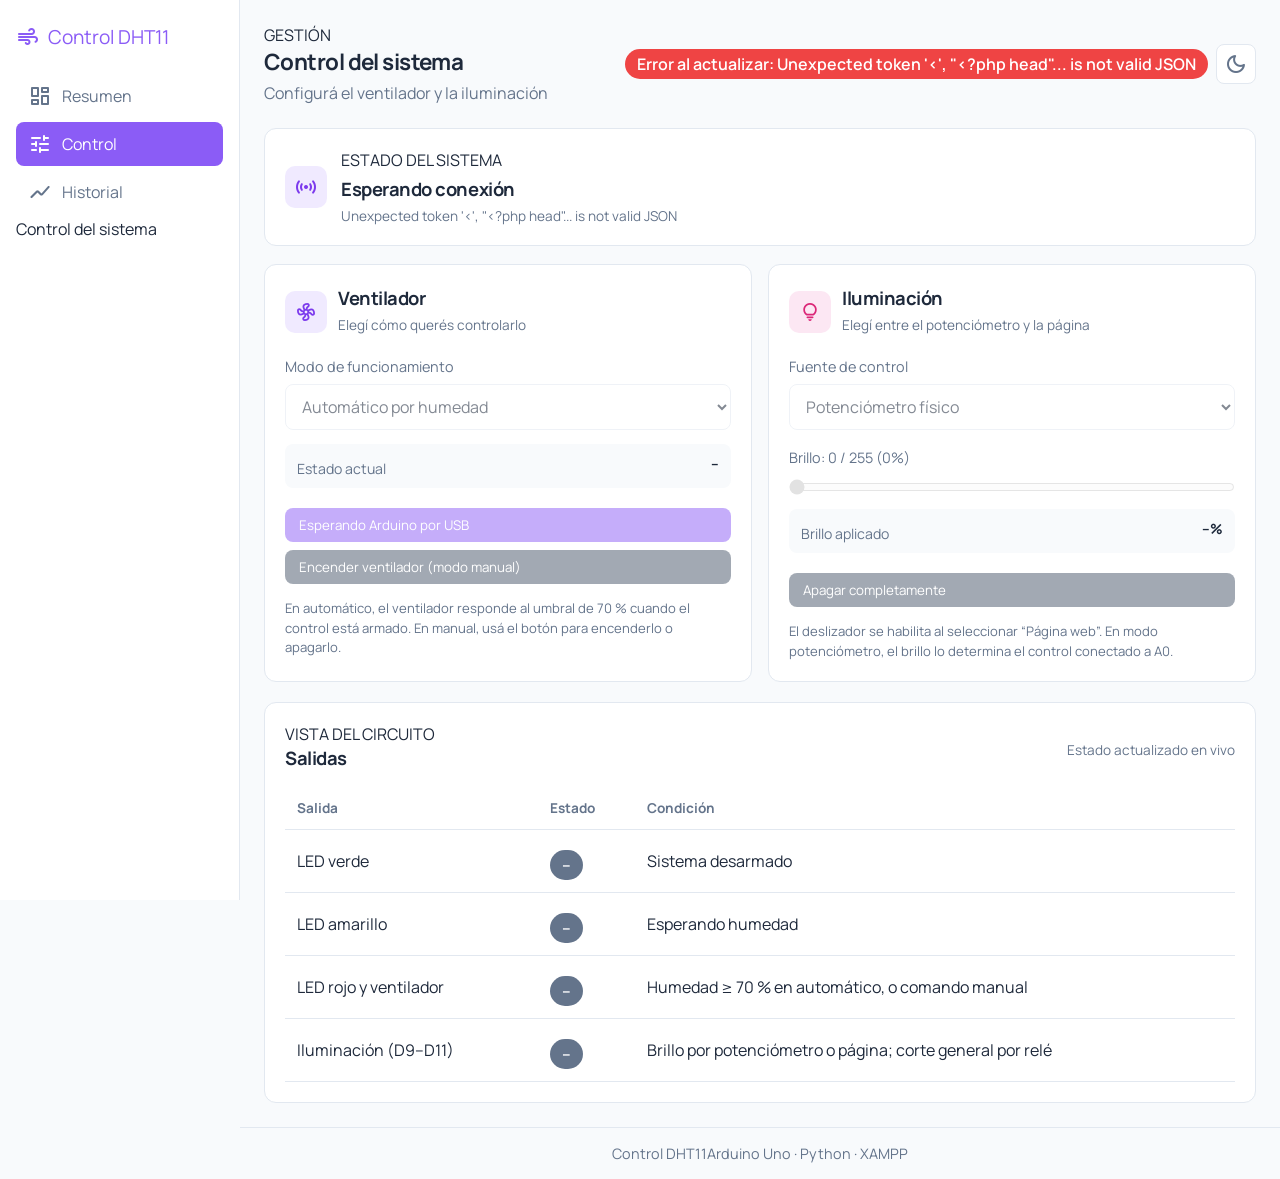
==== control/index.html @ 5a8f9494 "cambios ya aplicados" ====
<!DOCTYPE html>
<html lang="es">
<head>
  <meta charset="UTF-8">
  <meta name="viewport" content="width=device-width, initial-scale=1.0">
  <meta name="theme-color" content="#f5f6fb">
  <title>Control | Control DHT11</title>
  <link href="https://fonts.googleapis.com/css2?family=Manrope:wght@400;500;600;700&family=Material+Symbols+Rounded" rel="stylesheet">
  <link rel="stylesheet" href="../style.css">
  <script src="../script.js" defer></script>
</head>
<body data-api-base="../api/bridge.php" data-page="control">
  <input type="checkbox" id="menu-toggle" class="menu-toggle">
  <aside class="barra-lateral">
    <a class="logo" href="../index.html"><span class="material-symbols-rounded">air</span><span>Control DHT11</span></a>
    <nav aria-label="Navegación principal">
      <a href="../index.html" class="enlace"><span class="material-symbols-rounded">dashboard</span> Resumen</a>
      <a href="index.html" class="enlace activo" aria-current="page"><span class="material-symbols-rounded">tune</span> Control</a>
      <a href="../historial/index.html" class="enlace"><span class="material-symbols-rounded">show_chart</span> Historial</a>
    </nav>
    <div class="lateral-nota"><span class="punto-estado"></span><span>Control del sistema</span></div>
  </aside>

  <main class="principal">
    <header class="encabezado">
      <label for="menu-toggle" class="boton-menu" aria-label="Abrir o cerrar menú"><span class="material-symbols-rounded">menu</span></label>
      <div class="titulo-pagina"><p class="sobretitulo">GESTIÓN</p><h1>Control del sistema</h1><p class="texto-suave">Configurá el ventilador y la iluminación</p></div>
      <div class="conexion"><span id="estadoConexion" class="etiqueta amarillo"><span class="punto-estado"></span>Esperando conexión</span><button id="btnTema" class="boton-icono" aria-label="Cambiar tema" title="Cambiar tema"><span class="material-symbols-rounded">dark_mode</span></button></div>
    </header>

    <section class="caja estado-sistema">
      <div class="estado-sistema-icono"><span class="material-symbols-rounded">sensors</span></div>
      <div class="estado-sistema-texto"><p class="sobretitulo">ESTADO DEL SISTEMA</p><h2 id="estadoAlarma">Esperando conexión</h2><p id="detalleEstado" class="texto-suave">Conectá el Uno por USB, iniciá XAMPP y ejecutá el puente Python.</p></div>
    </section>

    <div class="rejilla-control">
      <section class="caja panel-control">
        <div class="titulo-panel"><span class="icono-panel violeta material-symbols-rounded">mode_fan</span><div><h2>Ventilador</h2><p class="texto-suave">Elegí cómo querés controlarlo</p></div></div>
        <label class="etiqueta-control" for="controlFanMode">Modo de funcionamiento</label>
        <select id="controlFanMode" class="selector-control" disabled><option value="auto">Automático por humedad</option><option value="manual">Manual desde la página</option></select>
        <div class="estado-componente"><span class="texto-suave">Estado actual</span><strong id="valorFan">--</strong></div>
        <div class="botones"><button id="btnModo" class="boton" disabled>Esperando Arduino por USB</button><button id="btnFan" class="boton boton-secundario" disabled>Encender ventilador (modo manual)</button></div>
        <p class="nota">En automático, el ventilador responde al umbral de 70 % cuando el control está armado. En manual, usá el botón para encenderlo o apagarlo.</p>
      </section>

      <section class="caja panel-control">
        <div class="titulo-panel"><span class="icono-panel rosa material-symbols-rounded">lightbulb</span><div><h2>Iluminación</h2><p class="texto-suave">Elegí entre el potenciómetro y la página</p></div></div>
        <label class="etiqueta-control" for="controlLightMode">Fuente de control</label>
        <select id="controlLightMode" class="selector-control" disabled><option value="pot">Potenciómetro físico</option><option value="web">Página web</option></select>
        <label class="etiqueta-control" for="sliderBrillo">Brillo: <span id="valorBrilloPagina">0 / 255 (0%)</span></label>
        <input id="sliderBrillo" class="slider-control" type="range" min="0" max="255" step="1" value="0" disabled>
        <div class="estado-componente"><span class="texto-suave">Brillo aplicado</span><strong><span id="valorLuz">--</span>%</strong></div>
        <div class="botones"><button id="btnCorteLuz" class="boton boton-secundario" type="button" disabled>Apagar completamente</button></div>
        <p class="nota">El deslizador se habilita al seleccionar “Página web”. En modo potenciómetro, el brillo lo determina el control conectado a A0.</p>
      </section>
    </div>

    <section class="caja tabla-salidas">
      <div class="encabezado-seccion"><div><p class="sobretitulo">VISTA DEL CIRCUITO</p><h2>Salidas</h2></div><span class="texto-suave">Estado actualizado en vivo</span></div>
      <div class="tabla-desbordable"><table><thead><tr><th>Salida</th><th>Estado</th><th>Condición</th></tr></thead><tbody>
        <tr><td>LED verde</td><td><span id="tablaVerde" class="etiqueta gris">--</span></td><td>Sistema desarmado</td></tr>
        <tr><td>LED amarillo</td><td><span id="tablaAmarillo" class="etiqueta gris">--</span></td><td>Esperando humedad</td></tr>
        <tr><td>LED rojo y ventilador</td><td><span id="tablaFan" class="etiqueta gris">--</span></td><td>Humedad ≥ 70 % en automático, o comando manual</td></tr>
        <tr><td>Iluminación (D9–D11)</td><td><span id="tablaLuz" class="etiqueta gris">--</span></td><td>Brillo por potenciómetro o página; corte general por relé</td></tr>
      </tbody></table></div>
    </section>
  </main>
  <footer class="pie-pagina"><span>Control DHT11</span><span>Arduino Uno · Python · XAMPP</span></footer>
</body>
</html>
---- style.css ----
/* Base */
body {
  font-family: "Inter", sans-serif;
  background: #f8fafc;
  color: #1e293b;
  display: grid;
  grid-template-columns: 240px minmax(0, 1fr);
  grid-template-rows: 1fr auto;
  min-height: 100vh;
}

* {
  box-sizing: border-box;
  margin: 0;
  padding: 0;
}

.menu-toggle,
.boton-menu {
  display: none;
}

/* Barra lateral */
.barra-lateral {
  grid-column: 1;
  grid-row: 1 / 3;
  position: sticky;
  top: 0;
  width: 240px;
  height: 100vh;
  min-height: 100vh;
  padding: 24px 16px;
  background: #ffffff;
  border-right: 1px solid #e2e8f0;
}

.logo {
  margin-bottom: 24px;
  color: #8b5cf6;
  font-size: 1.2rem;
}

.enlace {
  display: flex;
  align-items: center;
  gap: 10px;
  margin-bottom: 4px;
  padding: 10px 12px;
  border-radius: 8px;
  color: #64748b;
  text-decoration: none;
}

.enlace:hover,
.enlace.activo {
  background: #8b5cf6;
  color: #ffffff;
}

/* Contenido principal */
.principal {
  grid-column: 2;
  grid-row: 1;
  min-width: 0;
  padding: 24px;
}

.encabezado {
  display: flex;
  align-items: center;
  justify-content: space-between;
  margin-bottom: 24px;
}

.encabezado h1 {
  font-size: 1.4rem;
}

/* Tarjetas */
.tarjetas {
  display: grid;
  grid-template-columns: repeat(auto-fit, minmax(200px, 1fr));
  gap: 16px;
  margin-bottom: 24px;
}

.tarjeta,
.caja {
  padding: 20px;
  background: #ffffff;
  border: 1px solid #e2e8f0;
  border-radius: 12px;
}

.tarjeta-titulo {
  color: #64748b;
  font-size: 0.9rem;
}

.tarjeta-valor {
  margin-top: 8px;
  font-size: 1.8rem;
  font-weight: 700;
}

/* Gráfico y alarmas */
.fila {
  display: grid;
  grid-template-columns: 2fr 1fr;
  gap: 16px;
  margin-bottom: 24px;
}

.caja h3 {
  margin-bottom: 16px;
}

.contenedor-grafico {
  height: 250px;
}

/* Botones */
.boton {
  display: inline-flex;
  align-items: center;
  gap: 6px;
  padding: 8px 14px;
  background: #8b5cf6;
  border: none;
  border-radius: 8px;
  color: #ffffff;
  font-family: inherit;
  cursor: pointer;
}

.boton:hover {
  opacity: 0.85;
}

.boton.peligro {
  background: #ef4444;
}

.botones {
  display: flex;
  flex-direction: column;
  gap: 8px;
  margin-top: 20px;
}

/* Etiquetas de estado */
.etiqueta {
  display: inline-block;
  margin-top: 8px;
  padding: 4px 12px;
  border-radius: 999px;
  color: #ffffff;
  font-weight: 600;
}

.etiqueta.verde {
  background: #10b981;
}

.etiqueta.amarillo {
  background: #f59e0b;
}

.etiqueta.rojo {
  background: #ef4444;
}

.etiqueta.gris {
  background: #64748b;
}

/* Tabla */
table {
  width: 100%;
  border-collapse: collapse;
}

th,
td {
  padding: 12px;
  border-bottom: 1px solid #e2e8f0;
  text-align: left;
}

th {
  color: #64748b;
  font-size: 0.85rem;
}

/* Pie de página */
.pie-pagina {
  grid-column: 2;
  grid-row: 2;
  padding: 16px 24px;
  border-top: 1px solid #e2e8f0;
  color: #64748b;
  font-size: 0.9rem;
  text-align: center;
}

/* Tema oscuro: se activa cuando body tiene la clase "oscuro" */
body.oscuro {
  background: #111214;
  color: #ffffff;
}

body.oscuro .barra-lateral,
body.oscuro .tarjeta,
body.oscuro .caja {
  background: #1f1f1f;
  border-color: #2d2d2d;
}

body.oscuro .barra-lateral {
  border-right-color: #2d2d2d;
}

body.oscuro .pie-pagina {
  border-top-color: #2d2d2d;
  color: #a3a3a3;
}

body.oscuro .enlace,
body.oscuro .tarjeta-titulo,
body.oscuro th {
  color: #a3a3a3;
}

body.oscuro td,
body.oscuro th {
  border-bottom-color: #2d2d2d;
}

body.oscuro .etiqueta.gris {
  background: #a3a3a3;
  color: #1e293b;
}

/* Diseño para celular */
@media (max-width: 800px) {
  body {
    grid-template-columns: minmax(0, 1fr);
    grid-template-rows: auto 1fr auto;
    overflow-x: hidden;
  }

  .barra-lateral {
    grid-column: 1;
    grid-row: 1;
    position: static;
    display: none;
    width: 100%;
    height: auto;
    min-height: 0;
    border-right: 0;
    border-bottom: 1px solid #e2e8f0;
  }

  .menu-toggle:checked ~ .barra-lateral {
    display: block;
  }

  .encabezado {
    gap: 12px;
    align-items: flex-start;
  }

  .encabezado h1 {
    flex: 1;
    min-width: 0;
    font-size: 1.15rem;
    line-height: 1.3;
  }

  .encabezado > .boton {
    flex: 0 0 auto;
    padding: 8px 10px;
    font-size: 0.8rem;
  }

  .menu-toggle {
    display: block;
    position: absolute;
    width: 1px;
    height: 1px;
    overflow: hidden;
    clip-path: inset(50%);
    white-space: nowrap;
  }

  .boton-menu {
    display: inline-flex;
    align-items: center;
    justify-content: center;
    width: 40px;
    height: 40px;
    flex: 0 0 40px;
    border-radius: 8px;
    background: #8b5cf6;
    color: #ffffff;
    cursor: pointer;
  }

  .menu-toggle:focus-visible + .barra-lateral {
    outline: 2px solid #8b5cf6;
  }

  .fila {
    grid-template-columns: 1fr;
  }

  .principal {
    grid-column: 1;
    grid-row: 2;
    width: 100%;
    padding: 16px;
  }

  .tarjetas {
    grid-template-columns: minmax(0, 1fr);
    gap: 12px;
  }

  .tarjeta,
  .caja {
    min-width: 0;
    padding: 16px;
  }

  .fila,
  .fila > *,
  .contenedor-grafico {
    min-width: 0;
    width: 100%;
  }

  .contenedor-grafico {
    height: 220px;
  }

  .botones .boton {
    justify-content: center;
    width: 100%;
  }

  #dispositivos {
    overflow-x: auto;
  }

  table {
    table-layout: fixed;
  }

  th,
  td {
    padding: 8px 5px;
    overflow-wrap: anywhere;
    font-size: 0.75rem;
  }

  td .boton {
    justify-content: center;
    width: 100%;
    padding: 7px 5px;
    font-size: 0.7rem;
  }

  .pie-pagina {
    padding: 14px 16px;
    font-size: 0.8rem;
  }

  .pie-pagina {
    grid-column: 1;
    grid-row: 3;
  }
}
/* Controles del dashboard DHT11 */
:root {
  --primario: #8b5cf6;
  --texto-suave: #64748b;
  --fondo-control: #ffffff;
  --borde-control: #e2e8f0;
}
body.oscuro {
  --texto-suave: #a3a3a3;
  --fondo-control: #1f1f1f;
  --borde-control: #2d2d2d;
}
.texto-suave { color: var(--texto-suave); margin-top: 5px; }
.conexion { display: flex; align-items: center; flex-wrap: wrap; gap: 8px; justify-content: flex-end; }
.conexion label { color: var(--texto-suave); font-size: 0.85rem; }
.conexion input { width: 170px; padding: 9px 10px; border: 1px solid var(--borde-control); border-radius: 8px; background: var(--fondo-control); color: inherit; font: inherit; }
.etiqueta-control { display: block; margin-top: 18px; color: var(--texto-suave); font-size: 0.9rem; }
.selector-control { width: 100%; margin-top: 8px; padding: 10px 12px; border: 1px solid var(--borde-control); border-radius: 8px; background: var(--fondo-control); color: inherit; font: inherit; }
.selector-control:disabled { opacity: 0.55; }
.slider-control { display: block; width: 100%; margin-top: 12px; accent-color: var(--primario); }
.slider-control:disabled { opacity: 0.45; }
.control-iluminacion { margin-top: 24px; }
.boton-secundario { background: #475569; }
.boton:disabled { opacity: 0.5; cursor: not-allowed; }
.detalle { margin-top: 14px; line-height: 1.5; color: var(--texto-suave); }
.nota { margin-top: 18px; color: var(--texto-suave); font-size: 0.88rem; line-height: 1.5; }
@media (max-width: 800px) {
  .conexion { justify-content: flex-start; width: 100%; }
}

/* Ajustes para las páginas separadas, manteniendo el estilo original */
.logo { display: flex; align-items: center; gap: 8px; text-decoration: none; }
.logo .material-symbols-rounded { font-size: 24px; }
.barra-lateral nav { display: block; }
.enlace.activo { background: #8b5cf6; color: #fff; }
.conexion { display: flex; align-items: center; flex-wrap: wrap; gap: 8px; justify-content: flex-end; }
.conexion .etiqueta { margin-top: 0; }
.conexion .etiqueta .punto-estado { display: none; }
.boton-icono { display: inline-flex; align-items: center; justify-content: center; width: 40px; height: 40px; border: 1px solid #e2e8f0; border-radius: 8px; background: #fff; color: #64748b; cursor: pointer; }
.boton-icono:hover { color: #8b5cf6; box-shadow: 0 4px 12px rgba(30, 41, 59, 0.12); }
.bloque-seccion { margin-bottom: 24px; }
.encabezado-seccion, .encabezado-grafico { display: flex; align-items: center; justify-content: space-between; gap: 14px; margin-bottom: 16px; }
.encabezado-seccion h2, .encabezado-grafico h2, .titulo-panel h2, .estado-sistema h2 { font-size: 1.15rem; }
.encabezado-seccion > .texto-suave, .encabezado-grafico .texto-suave { font-size: 0.85rem; }
.tarjeta { width: 100%; color: inherit; font: inherit; text-align: left; transition: transform 180ms ease, box-shadow 180ms ease, border-color 180ms ease; }
.tarjeta:hover { transform: translateY(-3px); box-shadow: 0 8px 18px rgba(30, 41, 59, 0.12); }
.tarjeta-metrica { cursor: pointer; }
.tarjeta-metrica.seleccionada { border-color: #8b5cf6; box-shadow: 0 0 0 2px rgba(139, 92, 246, 0.14); }
.tarjeta:focus-visible { outline: 3px solid rgba(139, 92, 246, 0.4); outline-offset: 2px; }
.icono-tarjeta { display: inline-flex; align-items: center; justify-content: center; width: 34px; height: 34px; margin-bottom: 10px; border-radius: 9px; font-size: 20px; }
.icono-tarjeta.violeta, .icono-panel.violeta { background: #f0eaff; color: #7c3aed; }
.icono-tarjeta.celeste { background: #e0f2fe; color: #0284c7; }
.icono-tarjeta.ambar { background: #fff5d6; color: #b77905; }
.icono-tarjeta.verde { background: #dcfce7; color: #15803d; }
.icono-tarjeta.rosa, .icono-panel.rosa { background: #fce7f3; color: #db2777; }
.tarjeta-valor small { margin-left: 3px; color: #64748b; font-size: 0.9rem; font-weight: 500; }
.tarjeta-valor.texto-estado { font-size: 1.35rem; }
.ayuda-tarjeta { margin-top: auto; padding-top: 8px; color: #64748b; font-size: 0.75rem; }
.tarjeta-ayuda { display: flex; align-items: flex-start; gap: 10px; margin-top: 20px; padding: 14px 16px; border: 1px solid #e2e8f0; border-radius: 12px; background: #fff; color: #64748b; font-size: 0.88rem; line-height: 1.5; }
.tarjeta-ayuda a, .enlace-texto { color: #7042dc; font-weight: 600; }
.tarjeta-ayuda > .material-symbols-rounded { color: #8b5cf6; }
.caja-grafico { margin-bottom: 20px; }
.encabezado-grafico { align-items: flex-start; }
.encabezado-grafico h2 { margin-bottom: 5px; }
.enlace-texto { display: inline-flex; align-items: center; gap: 4px; font-size: 0.85rem; text-decoration: none; white-space: nowrap; }
.enlace-texto .material-symbols-rounded { font-size: 18px; }
.contenedor-grafico { position: relative; height: 320px; }
.contenedor-grafico canvas { width: 100% !important; height: 100% !important; }
.sin-datos { position: absolute; inset: 0; display: grid; place-items: center; color: #64748b; text-align: center; pointer-events: none; }
.sin-datos[hidden] { display: none; }
.pie-grafico { display: flex; justify-content: space-between; gap: 12px; margin-top: 12px; padding-top: 12px; border-top: 1px solid #e2e8f0; color: #64748b; font-size: 0.8rem; }
.pie-grafico > span:first-child { display: inline-flex; align-items: center; gap: 7px; }
.punto-leyenda { width: 9px; height: 9px; display: inline-block; border-radius: 50%; background: #8b5cf6; }
.selector-metrica { display: inline-flex; gap: 4px; padding: 3px; border: 1px solid #e2e8f0; border-radius: 8px; }
.filtro-grafico { padding: 7px 11px; border: 0; border-radius: 6px; background: transparent; color: #64748b; cursor: pointer; }
.filtro-grafico.activo { background: #8b5cf6; color: #fff; }
.estado-sistema { display: flex; align-items: center; gap: 14px; margin-bottom: 18px; }
.estado-sistema-icono, .icono-panel { display: inline-flex; align-items: center; justify-content: center; width: 42px; height: 42px; flex: 0 0 42px; border-radius: 10px; background: #f0eaff; color: #7c3aed; font-size: 22px; }
.estado-sistema-texto .sobretitulo, .titulo-panel .texto-suave { margin-bottom: 5px; }
.estado-sistema-texto .texto-suave, .titulo-panel .texto-suave { font-size: 0.85rem; }
.rejilla-control { display: grid; grid-template-columns: repeat(2, minmax(0, 1fr)); gap: 16px; margin-bottom: 20px; }
.panel-control { min-width: 0; }
.titulo-panel { display: flex; align-items: center; gap: 11px; margin-bottom: 18px; }
.etiqueta-control { display: block; margin-top: 18px; color: #64748b; font-size: 0.9rem; }
.selector-control { width: 100%; margin-top: 8px; padding: 10px 12px; border: 1px solid #e2e8f0; border-radius: 8px; background: #fff; color: inherit; font: inherit; }
.selector-control:disabled, .slider-control:disabled { opacity: 0.55; }
.estado-componente { display: flex; justify-content: space-between; margin-top: 14px; padding: 10px 12px; border-radius: 8px; background: #f8fafc; font-size: 0.88rem; }
.boton-secundario { background: #475569; }
.boton:disabled { opacity: 0.5; cursor: not-allowed; }
.nota { margin-top: 15px; color: #64748b; font-size: 0.82rem; line-height: 1.5; }
.slider-control { display: block; width: 100%; margin-top: 12px; accent-color: #8b5cf6; }
.tabla-salidas { margin-bottom: 0; }
.tabla-desbordable { width: 100%; overflow-x: auto; }
.caja-tabla-historial { margin-top: 20px; }
.celda-vacia { color: #64748b; text-align: center; }
body.oscuro .boton-icono, body.oscuro .tarjeta-ayuda { background: #1f1f1f; border-color: #2d2d2d; }
body.oscuro .icono-tarjeta.violeta, body.oscuro .icono-panel.violeta, body.oscuro .estado-sistema-icono { background: #30264b; color: #c4b5fd; }
body.oscuro .icono-tarjeta.celeste { background: #153247; color: #7dd3fc; }
body.oscuro .icono-tarjeta.ambar { background: #3e3219; color: #fbbf24; }
body.oscuro .icono-tarjeta.verde { background: #173628; color: #86efac; }
body.oscuro .icono-tarjeta.rosa, body.oscuro .icono-panel.rosa { background: #3d2134; color: #f9a8d4; }
body.oscuro .selector-control { background: #1f1f1f; border-color: #2d2d2d; }
body.oscuro .estado-componente, body.oscuro .selector-metrica { background: #171717; }
body.oscuro .pie-grafico { border-top-color: #2d2d2d; }
@media (max-width: 1000px) { .tarjetas { grid-template-columns: repeat(3, minmax(0, 1fr)); } }
@media (max-width: 800px) {
  .rejilla-control { grid-template-columns: minmax(0, 1fr); }
  .encabezado-grafico { flex-direction: column; align-items: flex-start; }
  .contenedor-grafico { height: 260px; }
  .conexion { justify-content: flex-start; width: 100%; }
  .menu-toggle:checked ~ .barra-lateral { display: block; }
}
@media (max-width: 520px) {
  .tarjetas { grid-template-columns: minmax(0, 1fr); }
  .encabezado-seccion, .pie-grafico { align-items: flex-start; flex-direction: column; }
  .selector-metrica { width: 100%; }
  .filtro-grafico { flex: 1; }
  .pie-pagina { grid-column: 1; grid-row: 3; }
}
@media (prefers-reduced-motion: reduce) { *, *::before, *::after { transition-duration: 0.01ms !important; } }

/* Tarjetas con más espacio y texto ordenado */
body { font-family: "Manrope", "Inter", sans-serif; }
h1, h2, h3 { letter-spacing: -0.025em; }
.tarjeta {
  display: flex;
  flex-direction: column;
  align-items: flex-start;
  min-height: 188px;
  padding: 20px;
  font-family: inherit;
  line-height: 1.35;
}
.tarjeta-titulo { margin-bottom: 2px; font-size: 0.92rem; line-height: 1.35; }
.tarjeta-valor { display: flex; align-items: baseline; gap: 5px; margin-top: 7px; font-size: 2rem; line-height: 1.15; }
.tarjeta-valor small { margin-left: 0; font-size: 0.95rem; }
.tarjeta-valor.texto-estado { font-size: 1.28rem; }
.ayuda-tarjeta { padding-top: 12px; font-size: 0.78rem; line-height: 1.4; }
.icono-tarjeta { flex: 0 0 auto; margin-bottom: 12px; }
@media (max-width: 800px) {
  .tarjeta { min-height: 174px; padding: 18px; }
}
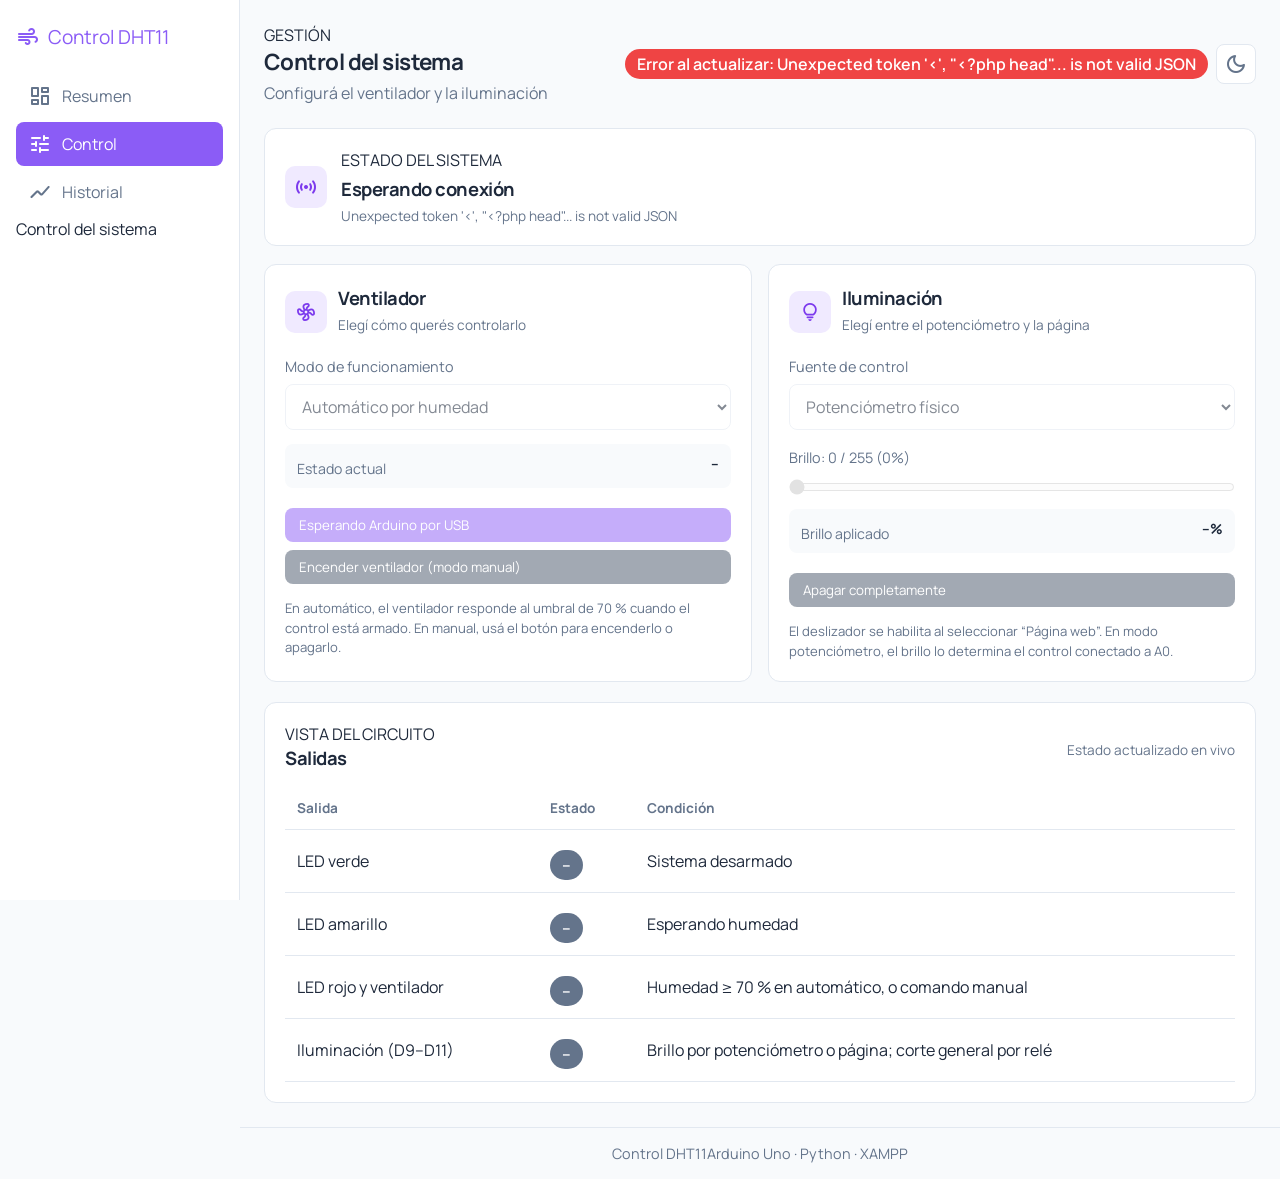
==== commit 6dcb718e: "mejor organizado el code" ====
--- a/control/index.html
+++ b/control/index.html
@@ -7,6 +7,7 @@
   <title>Control | Control DHT11</title>
   <link href="https://fonts.googleapis.com/css2?family=Manrope:wght@400;500;600;700&family=Material+Symbols+Rounded" rel="stylesheet">
   <link rel="stylesheet" href="../style.css">
+  <link rel="stylesheet" href="control.css">
   <script src="../script.js" defer></script>
 </head>
 <body data-api-base="../api/bridge.php" data-page="control">
--- a/style.css
+++ b/style.css
@@ -380,145 +380,237 @@
     grid-row: 3;
   }
 }
-/* Controles del dashboard DHT11 */
+/* Variables y tipografía compartidas */
 :root {
   --primario: #8b5cf6;
   --texto-suave: #64748b;
   --fondo-control: #ffffff;
   --borde-control: #e2e8f0;
 }
+body {
+  font-family: "Manrope", "Inter", sans-serif;
+}
 body.oscuro {
   --texto-suave: #a3a3a3;
   --fondo-control: #1f1f1f;
   --borde-control: #2d2d2d;
 }
-.texto-suave { color: var(--texto-suave); margin-top: 5px; }
-.conexion { display: flex; align-items: center; flex-wrap: wrap; gap: 8px; justify-content: flex-end; }
-.conexion label { color: var(--texto-suave); font-size: 0.85rem; }
-.conexion input { width: 170px; padding: 9px 10px; border: 1px solid var(--borde-control); border-radius: 8px; background: var(--fondo-control); color: inherit; font: inherit; }
-.etiqueta-control { display: block; margin-top: 18px; color: var(--texto-suave); font-size: 0.9rem; }
-.selector-control { width: 100%; margin-top: 8px; padding: 10px 12px; border: 1px solid var(--borde-control); border-radius: 8px; background: var(--fondo-control); color: inherit; font: inherit; }
-.selector-control:disabled { opacity: 0.55; }
-.slider-control { display: block; width: 100%; margin-top: 12px; accent-color: var(--primario); }
-.slider-control:disabled { opacity: 0.45; }
-.control-iluminacion { margin-top: 24px; }
-.boton-secundario { background: #475569; }
-.boton:disabled { opacity: 0.5; cursor: not-allowed; }
-.detalle { margin-top: 14px; line-height: 1.5; color: var(--texto-suave); }
-.nota { margin-top: 18px; color: var(--texto-suave); font-size: 0.88rem; line-height: 1.5; }
+h1,
+h2,
+h3 {
+  letter-spacing: -0.025em;
+}
+
+.texto-suave {
+  margin-top: 5px;
+  color: var(--texto-suave);
+}
+
+.nota {
+  margin-top: 15px;
+  color: var(--texto-suave);
+  font-size: 0.82rem;
+  line-height: 1.5;
+}
+
+/* Navegación y encabezados compartidos */
+.logo {
+  display: flex;
+  align-items: center;
+  gap: 8px;
+  text-decoration: none;
+}
+
+.logo .material-symbols-rounded {
+  font-size: 24px;
+}
+
+.barra-lateral nav {
+  display: block;
+}
+
+.enlace.activo {
+  background: #8b5cf6;
+  color: #fff;
+}
+
+.conexion {
+  display: flex;
+  align-items: center;
+  flex-wrap: wrap;
+  justify-content: flex-end;
+  gap: 8px;
+}
+
+.conexion .etiqueta {
+  margin-top: 0;
+}
+
+.conexion .etiqueta .punto-estado {
+  display: none;
+}
+
+.conexion label {
+  color: var(--texto-suave);
+  font-size: 0.85rem;
+}
+
+.conexion input {
+  width: 170px;
+  padding: 9px 10px;
+  border: 1px solid var(--borde-control);
+  border-radius: 8px;
+  background: var(--fondo-control);
+  color: inherit;
+  font: inherit;
+}
+
+.boton-icono {
+  display: inline-flex;
+  align-items: center;
+  justify-content: center;
+  width: 40px;
+  height: 40px;
+  border: 1px solid #e2e8f0;
+  border-radius: 8px;
+  background: #fff;
+  color: #64748b;
+  cursor: pointer;
+}
+
+.boton-icono:hover {
+  color: #8b5cf6;
+  box-shadow: 0 4px 12px rgba(30, 41, 59, 0.12);
+}
+
+body.oscuro .boton-icono {
+  background: #1f1f1f;
+  border-color: #2d2d2d;
+}
+
+.encabezado-seccion,
+.encabezado-grafico {
+  display: flex;
+  align-items: center;
+  justify-content: space-between;
+  gap: 14px;
+  margin-bottom: 16px;
+}
+
+.encabezado-seccion h2,
+.encabezado-grafico h2 {
+  font-size: 1.15rem;
+}
+
+.encabezado-seccion > .texto-suave,
+.encabezado-grafico .texto-suave {
+  font-size: 0.85rem;
+}
+
+/* Gráficos y tablas compartidos por Resumen e Historial */
+.caja-grafico {
+  margin-bottom: 20px;
+}
+
+.encabezado-grafico {
+  align-items: flex-start;
+}
+
+.encabezado-grafico h2 {
+  margin-bottom: 5px;
+}
+
+.contenedor-grafico {
+  position: relative;
+  height: 320px;
+}
+
+.contenedor-grafico canvas {
+  width: 100% !important;
+  height: 100% !important;
+}
+
+.sin-datos {
+  position: absolute;
+  inset: 0;
+  display: grid;
+  place-items: center;
+  color: #64748b;
+  text-align: center;
+  pointer-events: none;
+}
+
+.sin-datos[hidden] {
+  display: none;
+}
+
+.pie-grafico {
+  display: flex;
+  justify-content: space-between;
+  gap: 12px;
+  margin-top: 12px;
+  padding-top: 12px;
+  border-top: 1px solid #e2e8f0;
+  color: #64748b;
+  font-size: 0.8rem;
+}
+
+.pie-grafico > span:first-child {
+  display: inline-flex;
+  align-items: center;
+  gap: 7px;
+}
+
+.punto-leyenda {
+  display: inline-block;
+  width: 9px;
+  height: 9px;
+  border-radius: 50%;
+  background: #8b5cf6;
+}
+
+.tabla-desbordable {
+  width: 100%;
+  overflow-x: auto;
+}
+
+body.oscuro .pie-grafico {
+  border-top-color: #2d2d2d;
+}
+
+/* Ajustes compartidos para pantallas pequeñas */
 @media (max-width: 800px) {
-  .conexion { justify-content: flex-start; width: 100%; }
-}
-
-/* Ajustes para las páginas separadas, manteniendo el estilo original */
-.logo { display: flex; align-items: center; gap: 8px; text-decoration: none; }
-.logo .material-symbols-rounded { font-size: 24px; }
-.barra-lateral nav { display: block; }
-.enlace.activo { background: #8b5cf6; color: #fff; }
-.conexion { display: flex; align-items: center; flex-wrap: wrap; gap: 8px; justify-content: flex-end; }
-.conexion .etiqueta { margin-top: 0; }
-.conexion .etiqueta .punto-estado { display: none; }
-.boton-icono { display: inline-flex; align-items: center; justify-content: center; width: 40px; height: 40px; border: 1px solid #e2e8f0; border-radius: 8px; background: #fff; color: #64748b; cursor: pointer; }
-.boton-icono:hover { color: #8b5cf6; box-shadow: 0 4px 12px rgba(30, 41, 59, 0.12); }
-.bloque-seccion { margin-bottom: 24px; }
-.encabezado-seccion, .encabezado-grafico { display: flex; align-items: center; justify-content: space-between; gap: 14px; margin-bottom: 16px; }
-.encabezado-seccion h2, .encabezado-grafico h2, .titulo-panel h2, .estado-sistema h2 { font-size: 1.15rem; }
-.encabezado-seccion > .texto-suave, .encabezado-grafico .texto-suave { font-size: 0.85rem; }
-.tarjeta { width: 100%; color: inherit; font: inherit; text-align: left; transition: transform 180ms ease, box-shadow 180ms ease, border-color 180ms ease; }
-.tarjeta:hover { transform: translateY(-3px); box-shadow: 0 8px 18px rgba(30, 41, 59, 0.12); }
-.tarjeta-metrica { cursor: pointer; }
-.tarjeta-metrica.seleccionada { border-color: #8b5cf6; box-shadow: 0 0 0 2px rgba(139, 92, 246, 0.14); }
-.tarjeta:focus-visible { outline: 3px solid rgba(139, 92, 246, 0.4); outline-offset: 2px; }
-.icono-tarjeta { display: inline-flex; align-items: center; justify-content: center; width: 34px; height: 34px; margin-bottom: 10px; border-radius: 9px; font-size: 20px; }
-.icono-tarjeta.violeta, .icono-panel.violeta { background: #f0eaff; color: #7c3aed; }
-.icono-tarjeta.celeste { background: #e0f2fe; color: #0284c7; }
-.icono-tarjeta.ambar { background: #fff5d6; color: #b77905; }
-.icono-tarjeta.verde { background: #dcfce7; color: #15803d; }
-.icono-tarjeta.rosa, .icono-panel.rosa { background: #fce7f3; color: #db2777; }
-.tarjeta-valor small { margin-left: 3px; color: #64748b; font-size: 0.9rem; font-weight: 500; }
-.tarjeta-valor.texto-estado { font-size: 1.35rem; }
-.ayuda-tarjeta { margin-top: auto; padding-top: 8px; color: #64748b; font-size: 0.75rem; }
-.tarjeta-ayuda { display: flex; align-items: flex-start; gap: 10px; margin-top: 20px; padding: 14px 16px; border: 1px solid #e2e8f0; border-radius: 12px; background: #fff; color: #64748b; font-size: 0.88rem; line-height: 1.5; }
-.tarjeta-ayuda a, .enlace-texto { color: #7042dc; font-weight: 600; }
-.tarjeta-ayuda > .material-symbols-rounded { color: #8b5cf6; }
-.caja-grafico { margin-bottom: 20px; }
-.encabezado-grafico { align-items: flex-start; }
-.encabezado-grafico h2 { margin-bottom: 5px; }
-.enlace-texto { display: inline-flex; align-items: center; gap: 4px; font-size: 0.85rem; text-decoration: none; white-space: nowrap; }
-.enlace-texto .material-symbols-rounded { font-size: 18px; }
-.contenedor-grafico { position: relative; height: 320px; }
-.contenedor-grafico canvas { width: 100% !important; height: 100% !important; }
-.sin-datos { position: absolute; inset: 0; display: grid; place-items: center; color: #64748b; text-align: center; pointer-events: none; }
-.sin-datos[hidden] { display: none; }
-.pie-grafico { display: flex; justify-content: space-between; gap: 12px; margin-top: 12px; padding-top: 12px; border-top: 1px solid #e2e8f0; color: #64748b; font-size: 0.8rem; }
-.pie-grafico > span:first-child { display: inline-flex; align-items: center; gap: 7px; }
-.punto-leyenda { width: 9px; height: 9px; display: inline-block; border-radius: 50%; background: #8b5cf6; }
-.selector-metrica { display: inline-flex; gap: 4px; padding: 3px; border: 1px solid #e2e8f0; border-radius: 8px; }
-.filtro-grafico { padding: 7px 11px; border: 0; border-radius: 6px; background: transparent; color: #64748b; cursor: pointer; }
-.filtro-grafico.activo { background: #8b5cf6; color: #fff; }
-.estado-sistema { display: flex; align-items: center; gap: 14px; margin-bottom: 18px; }
-.estado-sistema-icono, .icono-panel { display: inline-flex; align-items: center; justify-content: center; width: 42px; height: 42px; flex: 0 0 42px; border-radius: 10px; background: #f0eaff; color: #7c3aed; font-size: 22px; }
-.estado-sistema-texto .sobretitulo, .titulo-panel .texto-suave { margin-bottom: 5px; }
-.estado-sistema-texto .texto-suave, .titulo-panel .texto-suave { font-size: 0.85rem; }
-.rejilla-control { display: grid; grid-template-columns: repeat(2, minmax(0, 1fr)); gap: 16px; margin-bottom: 20px; }
-.panel-control { min-width: 0; }
-.titulo-panel { display: flex; align-items: center; gap: 11px; margin-bottom: 18px; }
-.etiqueta-control { display: block; margin-top: 18px; color: #64748b; font-size: 0.9rem; }
-.selector-control { width: 100%; margin-top: 8px; padding: 10px 12px; border: 1px solid #e2e8f0; border-radius: 8px; background: #fff; color: inherit; font: inherit; }
-.selector-control:disabled, .slider-control:disabled { opacity: 0.55; }
-.estado-componente { display: flex; justify-content: space-between; margin-top: 14px; padding: 10px 12px; border-radius: 8px; background: #f8fafc; font-size: 0.88rem; }
-.boton-secundario { background: #475569; }
-.boton:disabled { opacity: 0.5; cursor: not-allowed; }
-.nota { margin-top: 15px; color: #64748b; font-size: 0.82rem; line-height: 1.5; }
-.slider-control { display: block; width: 100%; margin-top: 12px; accent-color: #8b5cf6; }
-.tabla-salidas { margin-bottom: 0; }
-.tabla-desbordable { width: 100%; overflow-x: auto; }
-.caja-tabla-historial { margin-top: 20px; }
-.celda-vacia { color: #64748b; text-align: center; }
-body.oscuro .boton-icono, body.oscuro .tarjeta-ayuda { background: #1f1f1f; border-color: #2d2d2d; }
-body.oscuro .icono-tarjeta.violeta, body.oscuro .icono-panel.violeta, body.oscuro .estado-sistema-icono { background: #30264b; color: #c4b5fd; }
-body.oscuro .icono-tarjeta.celeste { background: #153247; color: #7dd3fc; }
-body.oscuro .icono-tarjeta.ambar { background: #3e3219; color: #fbbf24; }
-body.oscuro .icono-tarjeta.verde { background: #173628; color: #86efac; }
-body.oscuro .icono-tarjeta.rosa, body.oscuro .icono-panel.rosa { background: #3d2134; color: #f9a8d4; }
-body.oscuro .selector-control { background: #1f1f1f; border-color: #2d2d2d; }
-body.oscuro .estado-componente, body.oscuro .selector-metrica { background: #171717; }
-body.oscuro .pie-grafico { border-top-color: #2d2d2d; }
-@media (max-width: 1000px) { .tarjetas { grid-template-columns: repeat(3, minmax(0, 1fr)); } }
-@media (max-width: 800px) {
-  .rejilla-control { grid-template-columns: minmax(0, 1fr); }
-  .encabezado-grafico { flex-direction: column; align-items: flex-start; }
-  .contenedor-grafico { height: 260px; }
-  .conexion { justify-content: flex-start; width: 100%; }
-  .menu-toggle:checked ~ .barra-lateral { display: block; }
-}
+  .encabezado-seccion,
+  .encabezado-grafico {
+    align-items: flex-start;
+  }
+
+  .encabezado-grafico {
+    flex-direction: column;
+  }
+
+  .conexion {
+    justify-content: flex-start;
+    width: 100%;
+  }
+
+  .contenedor-grafico {
+    height: 260px;
+  }
+}
+
 @media (max-width: 520px) {
-  .tarjetas { grid-template-columns: minmax(0, 1fr); }
-  .encabezado-seccion, .pie-grafico { align-items: flex-start; flex-direction: column; }
-  .selector-metrica { width: 100%; }
-  .filtro-grafico { flex: 1; }
-  .pie-pagina { grid-column: 1; grid-row: 3; }
-}
-@media (prefers-reduced-motion: reduce) { *, *::before, *::after { transition-duration: 0.01ms !important; } }
-
-/* Tarjetas con más espacio y texto ordenado */
-body { font-family: "Manrope", "Inter", sans-serif; }
-h1, h2, h3 { letter-spacing: -0.025em; }
-.tarjeta {
-  display: flex;
-  flex-direction: column;
-  align-items: flex-start;
-  min-height: 188px;
-  padding: 20px;
-  font-family: inherit;
-  line-height: 1.35;
-}
-.tarjeta-titulo { margin-bottom: 2px; font-size: 0.92rem; line-height: 1.35; }
-.tarjeta-valor { display: flex; align-items: baseline; gap: 5px; margin-top: 7px; font-size: 2rem; line-height: 1.15; }
-.tarjeta-valor small { margin-left: 0; font-size: 0.95rem; }
-.tarjeta-valor.texto-estado { font-size: 1.28rem; }
-.ayuda-tarjeta { padding-top: 12px; font-size: 0.78rem; line-height: 1.4; }
-.icono-tarjeta { flex: 0 0 auto; margin-bottom: 12px; }
-@media (max-width: 800px) {
-  .tarjeta { min-height: 174px; padding: 18px; }
-}
+  .encabezado-seccion,
+  .pie-grafico {
+    align-items: flex-start;
+    flex-direction: column;
+  }
+}
+
+@media (prefers-reduced-motion: reduce) {
+  *,
+  *::before,
+  *::after {
+    transition-duration: 0.01ms !important;
+  }
+}
--- a/control/control.css
+++ b/control/control.css
@@ -0,0 +1,139 @@
+/* Estilos exclusivos de la página Control */
+
+.estado-sistema {
+  display: flex;
+  align-items: center;
+  gap: 14px;
+  margin-bottom: 18px;
+}
+
+.estado-sistema-icono,
+.icono-panel {
+  display: inline-flex;
+  flex: 0 0 42px;
+  align-items: center;
+  justify-content: center;
+  width: 42px;
+  height: 42px;
+  border-radius: 10px;
+  background: #f0eaff;
+  color: #7c3aed;
+  font-size: 22px;
+}
+
+.estado-sistema-texto .sobretitulo,
+.titulo-panel .texto-suave {
+  margin-bottom: 5px;
+}
+
+.estado-sistema-texto .texto-suave,
+.titulo-panel .texto-suave {
+  font-size: 0.85rem;
+}
+
+.estado-sistema h2,
+.titulo-panel h2 {
+  font-size: 1.15rem;
+}
+
+.titulo-panel {
+  display: flex;
+  align-items: center;
+  gap: 11px;
+  margin-bottom: 18px;
+}
+
+.rejilla-control {
+  display: grid;
+  grid-template-columns: repeat(2, minmax(0, 1fr));
+  gap: 16px;
+  margin-bottom: 20px;
+}
+
+.panel-control {
+  min-width: 0;
+}
+
+.etiqueta-control {
+  display: block;
+  margin-top: 18px;
+  color: var(--texto-suave);
+  font-size: 0.9rem;
+}
+
+.selector-control {
+  width: 100%;
+  margin-top: 8px;
+  padding: 10px 12px;
+  border: 1px solid var(--borde-control);
+  border-radius: 8px;
+  background: var(--fondo-control);
+  color: inherit;
+  font: inherit;
+}
+
+.selector-control:disabled,
+.slider-control:disabled {
+  opacity: 0.55;
+}
+
+.slider-control {
+  display: block;
+  width: 100%;
+  margin-top: 12px;
+  accent-color: var(--primario);
+}
+
+.estado-componente {
+  display: flex;
+  justify-content: space-between;
+  margin-top: 14px;
+  padding: 10px 12px;
+  border-radius: 8px;
+  background: #f8fafc;
+  font-size: 0.88rem;
+}
+
+.boton-secundario {
+  background: #475569;
+}
+
+.boton:disabled {
+  opacity: 0.5;
+  cursor: not-allowed;
+}
+
+.tabla-salidas {
+  margin-bottom: 0;
+}
+
+body.oscuro .icono-panel.violeta,
+body.oscuro .estado-sistema-icono {
+  background: #30264b;
+  color: #c4b5fd;
+}
+
+body.oscuro .icono-panel.rosa {
+  background: #3d2134;
+  color: #f9a8d4;
+}
+
+body.oscuro .estado-componente {
+  background: #171717;
+}
+
+body.oscuro .selector-control {
+  background: #1f1f1f;
+  border-color: #2d2d2d;
+}
+
+@media (max-width: 800px) {
+  .rejilla-control {
+    grid-template-columns: minmax(0, 1fr);
+  }
+
+  .botones .boton {
+    justify-content: center;
+    width: 100%;
+  }
+}
